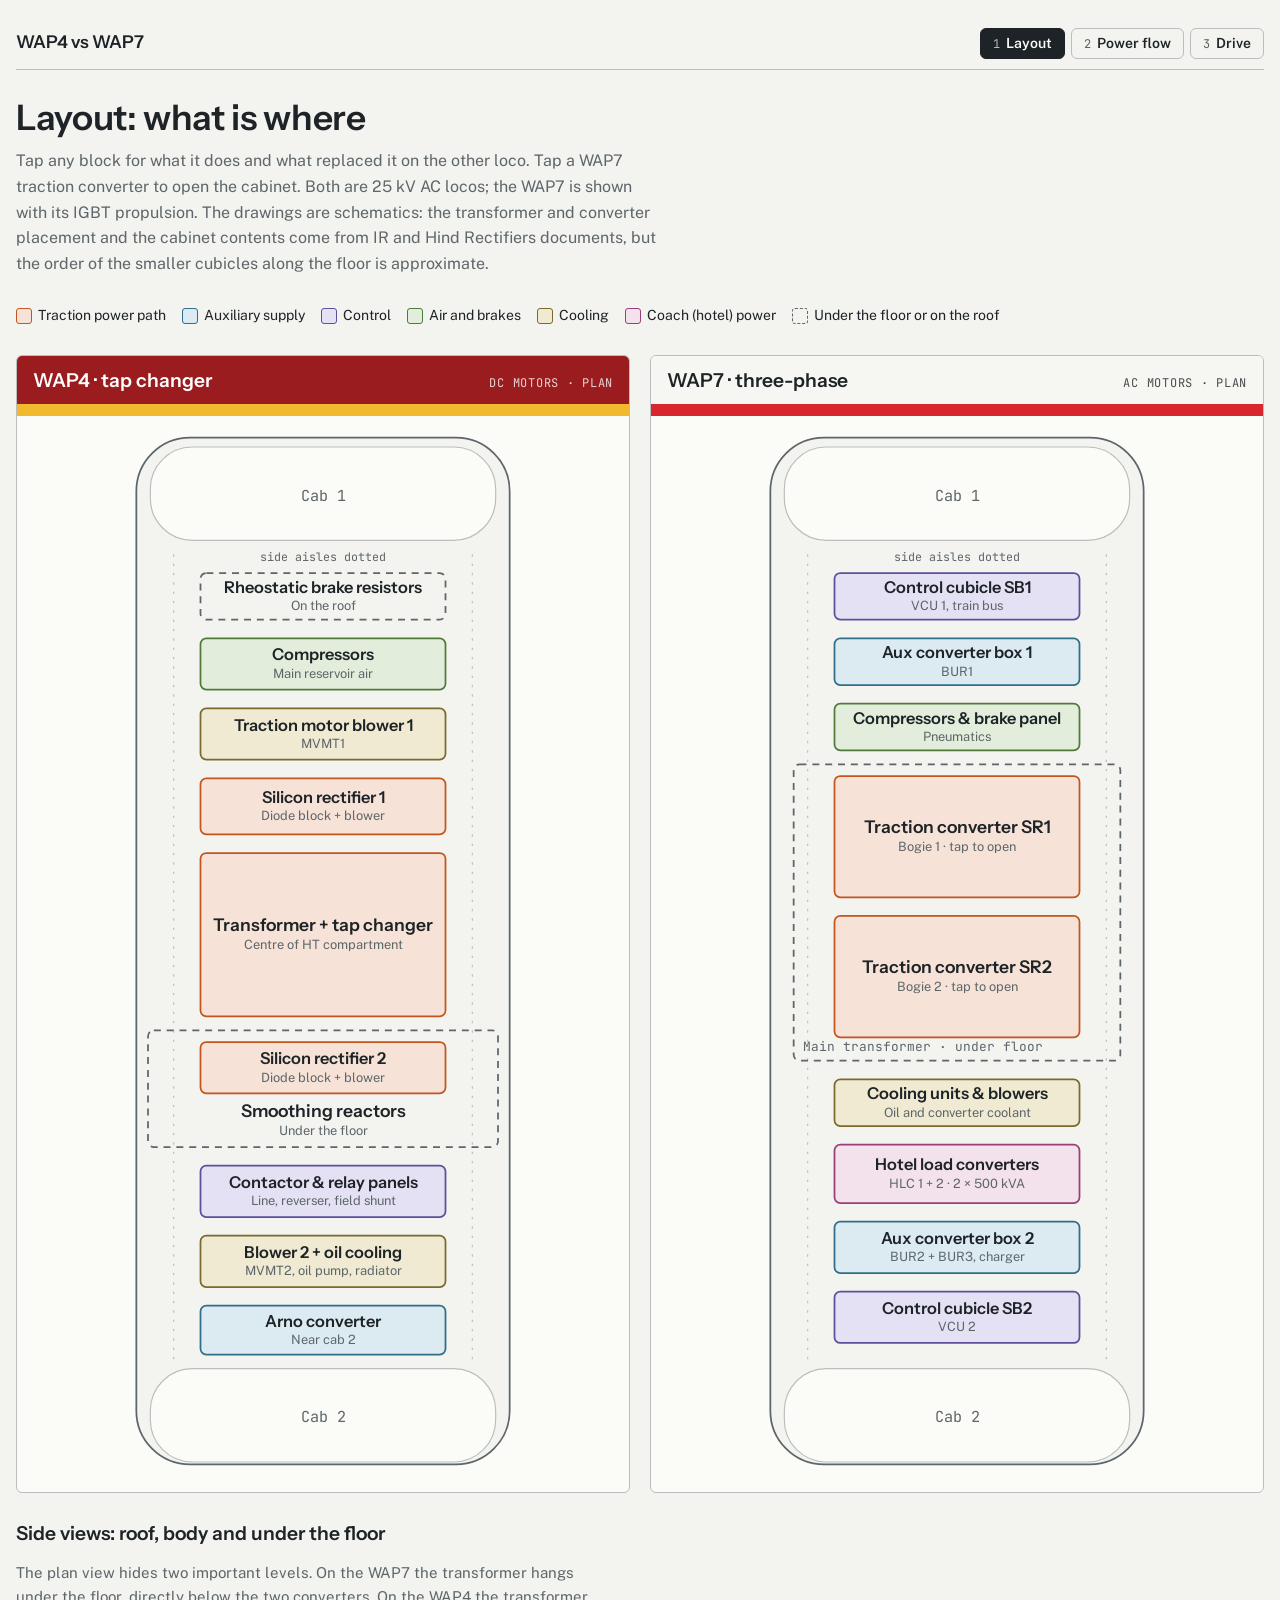
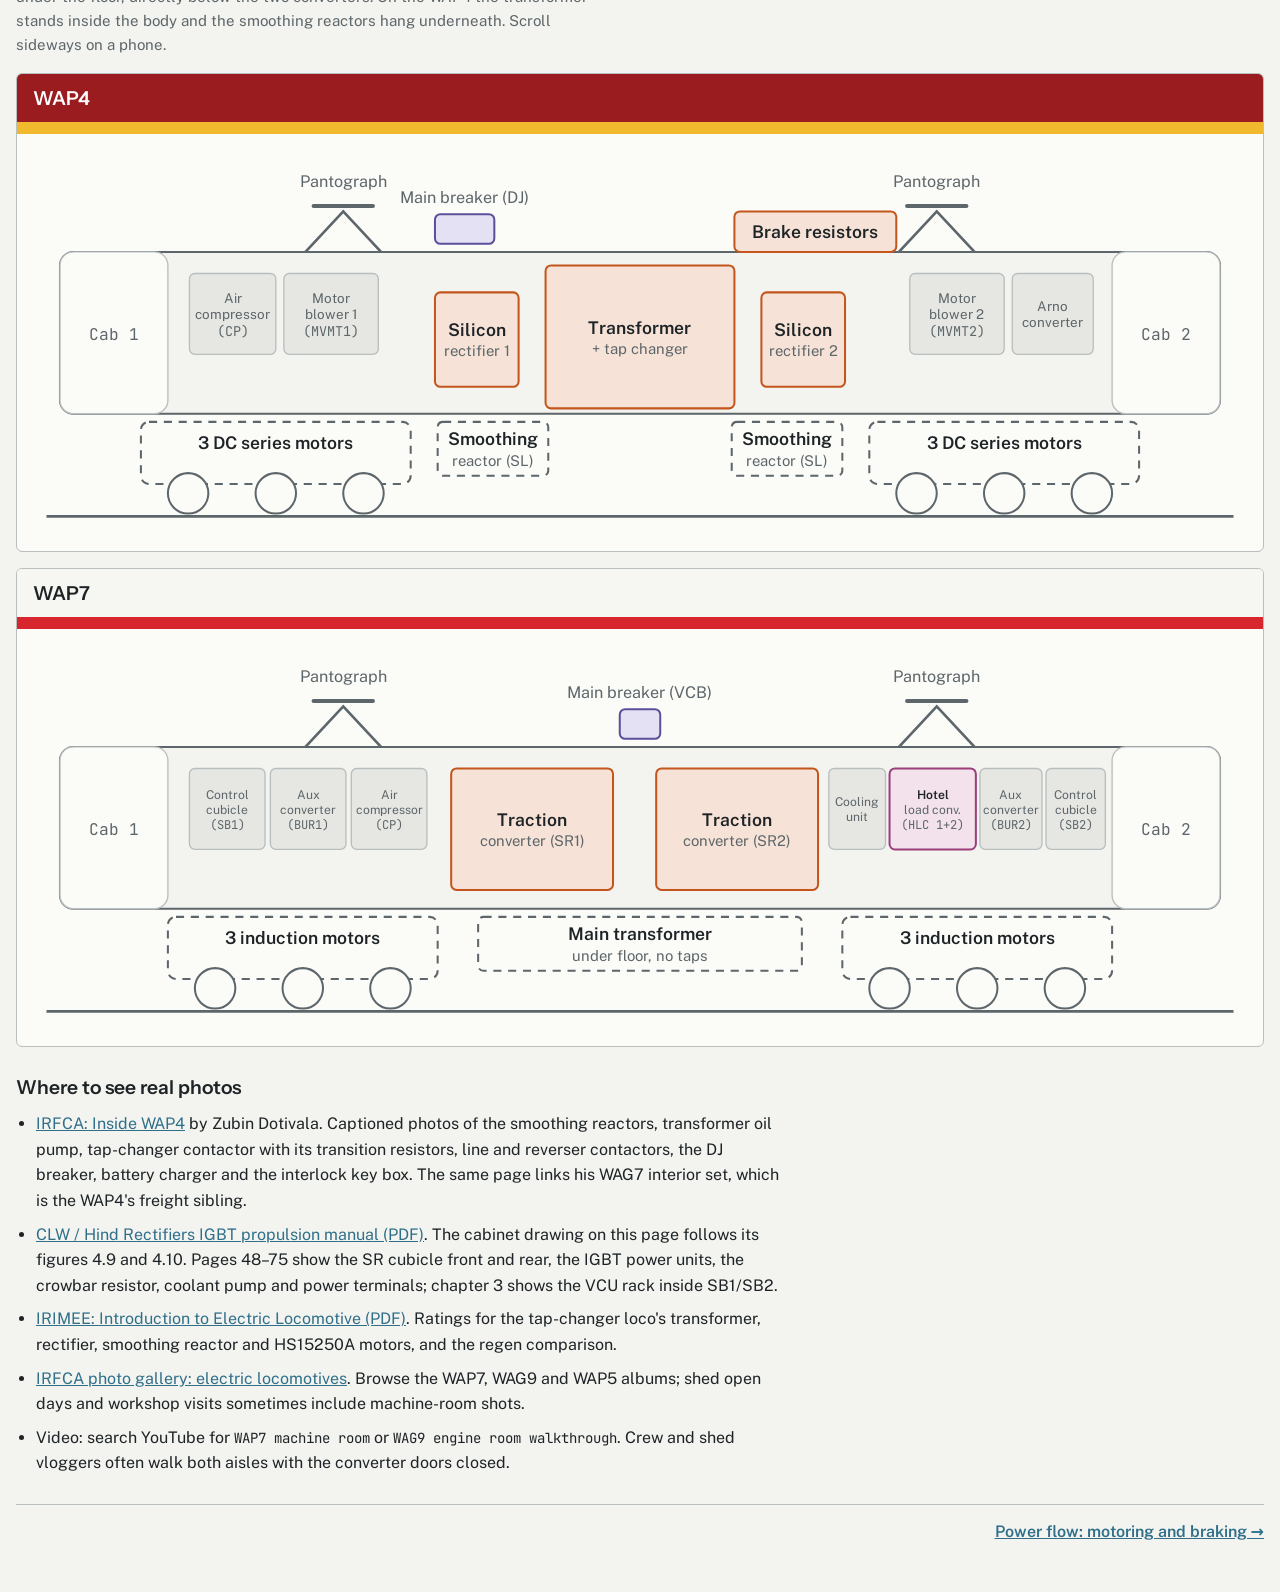
==== index.html @ fe1e8997 "Initial commit: WAP4 vs WAP7 electric traction explainer Static three-page site comparing the WAP4 (" ====
<!doctype html>
<html lang="en">
<head>
<meta charset="utf-8">
<meta name="viewport" content="width=device-width, initial-scale=1, viewport-fit=cover">
<meta name="description" content="Tappable plan and side views of the WAP4 and IGBT WAP7 locomotive machine rooms, with the WAP7 traction converter cabinet opened up.">
<style>:root{color-scheme:light}body{margin:0}img{max-width:100%}[hidden]{display:none!important}</style>
<title>WAP4 vs WAP7 Machine Rooms</title>
<link rel="preconnect" href="https://fonts.googleapis.com">
<link rel="stylesheet" href="https://fonts.googleapis.com/css2?family=Instrument+Sans:wght@500;600&family=Public+Sans:wght@400;600&family=JetBrains+Mono:wght@400;600&display=swap">
<link rel="stylesheet" href="style.css">
</head>
<body>
<div class="wrap">
  <nav class="site" aria-label="Pages">
    <a class="brand" href="./">WAP4 vs WAP7</a>
    <div class="tabs">
      <a href="./" aria-current="page"><span>1</span>Layout</a>
      <a href="power.html"><span>2</span>Power flow</a>
      <a href="drive.html"><span>3</span>Drive</a>
    </div>
  </nav>
  <header>
    <h1>Layout: what is where</h1>
    <p class="lede">Tap any block for what it does and what replaced it on the other loco. Tap a WAP7 traction converter to open the cabinet. Both are 25 kV AC locos; the WAP7 is shown with its IGBT propulsion. The drawings are schematics: the transformer and converter placement and the cabinet contents come from IR and Hind Rectifiers documents, but the order of the smaller cubicles along the floor is approximate.</p>
  </header>

  <div class="legend" aria-label="Legend">
    <span><i class="sw" style="background:var(--power-bg);border-color:var(--power)"></i>Traction power path</span>
    <span><i class="sw" style="background:var(--aux-bg);border-color:var(--aux)"></i>Auxiliary supply</span>
    <span><i class="sw" style="background:var(--ctrl-bg);border-color:var(--ctrl)"></i>Control</span>
    <span><i class="sw" style="background:var(--air-bg);border-color:var(--air)"></i>Air and brakes</span>
    <span><i class="sw" style="background:var(--cool-bg);border-color:var(--cool)"></i>Cooling</span>
    <span><i class="sw" style="background:var(--hotel-bg);border-color:var(--hotel)"></i>Coach (hotel) power</span>
    <span><i class="sw dash"></i>Under the floor or on the roof</span>
  </div>

  <div class="layoutgrid">
    <figure class="liv4">
      <figcaption class="livhead"><h2>WAP4 · tap changer</h2><span class="note">DC motors · plan</span></figcaption>
      <svg class="plan" id="p4" viewBox="0 0 360 900" role="img" aria-label="Schematic floor plan of a WAP4 locomotive"></svg>
    </figure>
    <figure class="liv7">
      <figcaption class="livhead"><h2>WAP7 · three-phase</h2><span class="note">AC motors · plan</span></figcaption>
      <svg class="plan" id="p7" viewBox="0 0 360 900" role="img" aria-label="Schematic floor plan of a WAP7 locomotive"></svg>
    </figure>
    <dialog class="panel pop" id="panel" aria-labelledby="ptitle"></dialog>
  </div>

  <section style="display:grid;gap:16px">
    <h2>Side views: roof, body and under the floor</h2>
    <p class="cap">The plan view hides two important levels. On the WAP7 the transformer hangs under the floor, directly below the two converters. On the WAP4 the transformer stands inside the body and the smoothing reactors hang underneath. Scroll sideways on a phone.</p>
    <figure class="liv4">
      <figcaption class="livhead"><h2>WAP4</h2></figcaption>
      <div class="scroll"><svg class="side" id="s4" viewBox="0 0 900 290" role="img" aria-label="Side elevation of a WAP4 showing roof, body and underframe equipment"></svg></div>
    </figure>
    <figure class="liv7">
      <figcaption class="livhead"><h2>WAP7</h2></figcaption>
      <div class="scroll"><svg class="side" id="s7" viewBox="0 0 900 290" role="img" aria-label="Side elevation of a WAP7 showing roof, body and underframe equipment"></svg></div>
    </figure>
  </section>

  <section class="sources">
    <h2>Where to see real photos</h2>
    <ul>
      <li><a href="https://irfca.org/members/sites/zubin/WAP4.html">IRFCA: Inside WAP4</a> by Zubin Dotivala. Captioned photos of the smoothing reactors, transformer oil pump, tap-changer contactor with its transition resistors, line and reverser contactors, the DJ breaker, battery charger and the interlock key box. The same page links his WAG7 interior set, which is the WAP4's freight sibling.</li>
      <li><a href="https://clw.indianrailways.gov.in/uploads/3phase/Operatinal%20%26%20maintance%20%26%20troubleshoting%20manual.pdf">CLW / Hind Rectifiers IGBT propulsion manual (PDF)</a>. The cabinet drawing on this page follows its figures 4.9 and 4.10. Pages 48–75 show the SR cubicle front and rear, the IGBT power units, the crowbar resistor, coolant pump and power terminals; chapter 3 shows the VCU rack inside SB1/SB2.</li>
      <li><a href="https://rskr.irimee.in/sites/default/files/Electric%20Locomotive.pdf">IRIMEE: Introduction to Electric Locomotive (PDF)</a>. Ratings for the tap-changer loco's transformer, rectifier, smoothing reactor and HS15250A motors, and the regen comparison.</li>
      <li><a href="https://irfca.org/gallery/Locos/Electric/">IRFCA photo gallery: electric locomotives</a>. Browse the WAP7, WAG9 and WAP5 albums; shed open days and workshop visits sometimes include machine-room shots.</li>
      <li>Video: search YouTube for <code>WAP7 machine room</code> or <code>WAG9 engine room walkthrough</code>. Crew and shed vloggers often walk both aisles with the converter doors closed.</li>
    </ul>
  </section>

  <nav class="pager" aria-label="Next page"><span></span><a href="power.html">Power flow: motoring and braking →</a></nav>
</div>

<script src="common.js"></script>
<script>
const W4=[
 {id:"rb4",y:126,h:40,cat:"power",off:true,t:"Rheostatic brake resistors",s:"On the roof",d:"Resistor grids that burn off braking energy as heat, cooled by a blower. Braking effort falls away at low speed because the grid current limits it.",vs:"WAP7: braking is regenerative through the traction converters, so energy goes back to the overhead line. Its only resistor is the crowbar, for voltage spikes."},
 {id:"cp4",y:182,h:44,cat:"air",t:"Compressors",s:"Main reservoir air",d:"Motor-driven compressors fed with 3-phase power from the Arno, plus the brake equipment and cut-out cocks.",vs:"WAP7: same job, with the compressors run from the IGBT auxiliary converters and a modern brake panel."},
 {id:"mv4a",y:242,h:44,cat:"cool",t:"Traction motor blower 1",s:"MVMT1",d:"Forces air down to the DC traction motors on bogie 1.",vs:"WAP7: one blower per bogie as well, but its speed is varied by the auxiliary converter to save energy."},
 {id:"rc4a",y:302,h:48,cat:"power",t:"Silicon rectifier 1",s:"Diode block + blower",d:"A passive bridge of S18FN350 diodes, 64 per bridge, rated about 2700 A and 1050 V per block. It turns the transformer's AC into DC for the motors, has no control of its own, and is cooled by a dedicated blower.",vs:"WAP7: replaced by the line converters inside SR1/SR2, which are controlled switches and can run power in reverse for regen."},
 {id:"tr4",y:366,h:140,cat:"power",t:"Transformer + tap changer",s:"Centre of HT compartment",d:"A 12.2-tonne oil-cooled transformer standing inside the loco, rated about 5400 kVA, with the tap changer (GR) on top. 32 tap positions raise the motor voltage in roughly 32 V steps, notch by notch, using contactors and transition resistors.",vs:"WAP7: the transformer is slung under the floor and has no taps. Voltage control happens electronically in the line converters."},
 {id:"rc4b",y:528,h:44,cat:"power",t:"Silicon rectifier 2",s:"Diode block + blower",d:"Second diode bridge, paralleled with the first on the AC side.",vs:"WAP7: line converters in SR1/SR2."},
 {id:"sl4",y:518,h:100,cat:"power",off:true,x:30,w:300,t:"Smoothing reactors",s:"Under the floor",d:"SL-30 iron-cored coils, about 2.7 mH, rated 1250 V and 1050 A. They smooth the bumpy rectified DC before it reaches the motors, each with its own blower.",vs:"WAP7: the DC-link capacitor bank and the 100 Hz resonant filter do this job."},
 {id:"ct4",y:634,h:44,cat:"ctrl",t:"Contactor & relay panels",s:"Line, reverser, field shunt",d:"Electromagnetic contactors and relays: line contactors, the reverser, braking changeover, and the field-weakening contactors behind the driver's MPS lever. The interlock key box sits nearby.",vs:"WAP7: SB1/SB2 cabinets with the VCU computers. Direction and field weakening are software in the inverters."},
 {id:"mv4b",y:694,h:44,cat:"cool",t:"Blower 2 + oil cooling",s:"MVMT2, oil pump, radiator",d:"Second traction motor blower, plus the pump and radiator blower that cool the transformer oil.",vs:"WAP7: cooling units that handle both transformer oil and the converter coolant."},
 {id:"ar4",y:754,h:42,cat:"aux",t:"Arno converter",s:"Near cab 2",d:"A rotating machine that turns the single-phase 415 V auxiliary winding into 3-phase for blowers and compressors. Many units were later retrofitted with static converters.",vs:"WAP7: three IGBT auxiliary converters (BUR1–3) in two boxes, giving variable-frequency power."}
];
const W7=[
 {id:"sb1",y:126,h:40,cat:"ctrl",t:"Control cubicle SB1",s:"VCU 1, train bus",d:"Low-voltage cabinet with Vehicle Control Unit 1: a rack of 6U cards (processor, digital and analog I/O, power supplies) in a sealed case with a heat exchanger. It also holds the train-bus module for multiple-unit working.",vs:"WAP4: relay and contactor panels, with the driver doing the logic by hand."},
 {id:"bur1",y:182,h:40,cat:"aux",t:"Aux converter box 1",s:"BUR1",d:"130 kVA IGBT converter that makes 415 V 3-phase at variable frequency from the transformer's 1000 V auxiliary winding. Air-cooled by the machine-room blowers.",vs:"WAP4: the Arno rotary converter."},
 {id:"cp7",y:238,h:40,cat:"air",t:"Compressors & brake panel",s:"Pneumatics",d:"Air supply and the electro-pneumatic brake panel.",vs:"WAP4: similar compressors on Arno power."},
 {id:"tr7",y:290,h:254,cat:"power",off:true,x:40,w:280,t:"",s:"",name:"Main transformer",d:"An oil-cooled transformer slung under the middle of the underframe. It has four 1269 V traction windings (two per converter), a 1000 V auxiliary winding and a filter winding, and its tank also holds the 100 Hz resonant chokes for the converters. On WAP7s built for head-on generation (HOG) there is no separate hotel transformer: the main transformer carries hotel load windings instead. The 7775 kVA version has two, 622.5 kVA at 960 V, one per hotel load converter; the first HOG locos had a single 945 kVA, 750 V winding.",vs:"WAP4: a transformer standing inside the HT compartment, with a tap changer on top."},
 {id:"sr1",y:300,h:104,cat:"power",t:"Traction converter SR1",s:"Bogie 1 · tap to open",cab:true,d:"A 2.7-tonne stainless-steel cabinet, about 2.1 m tall and 1.1 m deep, holding the whole power chain for bogie 1: line converters, DC link and three motor inverters. The drawing below opens it up.",vs:"WAP4: diode rectifier, smoothing reactor, tap changer and contactors, spread over several boxes."},
 {id:"sr2",y:420,h:104,cat:"power",t:"Traction converter SR2",s:"Bogie 2 · tap to open",cab:true,d:"Identical to SR1 and feeds the three motors on bogie 2. If one converter fails, the loco can carry on with the other.",vs:"WAP4: one shared rectifier set for all six motors."},
 {id:"cl7",y:560,h:40,cat:"cool",t:"Cooling units & blowers",s:"Oil and converter coolant",d:"Radiators and blowers for the transformer oil and for the converters' water-glycol coolant, plus the traction motor blowers. The IGBT retrofit reused the radiator section that once cooled oil-filled GTO converters.",vs:"WAP4: separate blowers for motors, rectifiers and smoothing reactors."},
 {id:"hlc",y:616,h:50,cat:"hotel",t:"Hotel load converters",s:"HLC 1 + 2 · 2 × 500 kVA",d:"Coach power for head-on generation (HOG). Two 500 kVA IGBT converters, each fed from its own hotel load winding in the main transformer, turn single-phase AC into 750 V, 3-phase, 50 Hz for the train; each coach steps it down to 415 V. Inside each: input and pre-charge contactors, a line converter, a DC link, an inverter, then a sine filter and an RC filter to clean up the output. Forced-air cooled, in stainless-steel cubicles. The output leaves through inter-vehicle (IV) couplers at both ends of the loco. The driver closes the input contactor with the BLHO switch on the desk, and has to close it again after every neutral section. Only on WAP7s built or fitted for HOG; the position along the floor here is approximate.",vs:"WAP4: no coach supply. Its trains take coach power from generator cars with diesel sets at the ends of the rake (end-on generation)."},
 {id:"bur2",y:682,h:44,cat:"aux",t:"Aux converter box 2",s:"BUR2 + BUR3, charger",d:"Two more 130 kVA auxiliary converters and the battery charger. Loads are shared so the loco keeps running if one BUR is isolated.",vs:"WAP4: Arno converter and a separate battery charger."},
 {id:"sb2",y:742,h:44,cat:"ctrl",t:"Control cubicle SB2",s:"VCU 2",d:"Second VCU, running as a backup that can take over the master role.",vs:"WAP4: no equivalent."}
];

const PARTS=[
 {id:"crow",x:120,y:14,w:140,h:28,cat:"power",t:"Crowbar resistor",s:"",d:"A 2.5 Ω resistor on the cabinet roof behind an open grid, cooled by machine-room air. A chopper leg switches it in when the DC link spikes, for example on wheel slip or pantograph bounce. It can take about 1 MJ per event, a few in a row, then needs ten minutes to cool. It also drains the DC link in under 2 seconds at shutdown. It does not absorb braking energy."},
 {id:"caps",x:30,y:62,w:200,h:44,cat:"power",t:"DC-link capacitors",s:"2800 V bank",d:"The DC link itself: a bank of large capacitor cans on flat laminated copper busbars, held at about 2800 V. It is the buffer between the line converters and the inverters. Passive discharge resistors bring it below 60 V within 10 minutes once the converter is off, and a mid-point earthing divider with current sensors watches for earth faults."},
 {id:"mipu",x:30,y:118,w:200,h:64,cat:"power",t:"Inverter units ×5",s:"MIPU · 4 IGBTs each",d:"Each unit is four 4500 V, 1200 A IGBTs on a liquid-cooled plate, with their gate drivers, about 42 kg. Five units give ten switching legs: three per motor for the three motors, plus the crowbar chopper leg. They switch at 100–400 Hz and produce 0–2180 V at 0–175 Hz, 370 A per motor continuous. In braking the same legs rectify the motors' output back into the DC link."},
 {id:"lcpu",x:30,y:194,w:200,h:64,cat:"power",t:"Line converter units ×4",s:"LCPU · 4 IGBTs each",d:"Same hardware as the inverter units, but each unit's four IGBTs are paralleled into one heavy phase leg, with master-slave gate drivers so the current shares evenly. Two units make one 4-quadrant converter on one 1269 V transformer winding; the cabinet has two such converters, switching at 250 Hz and interleaved so the line sees a clean sine wave at unity power factor."},
 {id:"hx",x:30,y:270,w:200,h:50,cat:"cool",t:"Heat exchangers + fans",s:"Water-to-air, inside",d:"The power compartment is sealed (IP54). Two internal water-to-air heat exchangers with fans stir the air inside it, cooling the capacitors, busbars and cables that are not on cold plates."},
 {id:"pump",x:30,y:332,w:200,h:50,cat:"cool",t:"Coolant pump & vessel",s:"Water-ethylene glycol",d:"A pump on the cabinet's left wall drives a water-ethylene glycol mix through the IGBT cold plates and out to the loco's radiator. The loop carries away up to about 49 kW of losses at about 60 °C inlet. An expansion tank with a level gauge sits beside it."},
 {id:"ctl",x:246,y:62,w:104,h:84,cat:"ctrl",t:"Control rack",s:"TCU cards",d:"The converter's own computer: DSP processor cards, fibre-optic PWM links to every gate driver, speed-sensor and analog input cards, and an MVB link to the loco's VCUs. It regulates the DC link, runs the motor control and trips the converter on faults. Rated for −40 to +85 °C."},
 {id:"k1",x:246,y:158,w:104,h:54,cat:"power",t:"Contactors",s:"Main + pre-charge",d:"The pre-charge contactor closes first, feeding the DC link through charging resistors so the capacitors fill gently. Then the main contactor closes and the converter runs. Some voltage and current sensors share this compartment."},
 {id:"k2",x:246,y:220,w:104,h:54,cat:"ctrl",t:"Earthing switch",s:"+ voltage LED",d:"Shorts and grounds the DC link and resonant capacitors for maintenance. It is part of the colour-coded key interlock: the cabinet door keys are only released once both converters' earthing switches are closed. An LED above it flashes while dangerous voltage remains."},
 {id:"res",x:246,y:282,w:104,h:44,cat:"power",t:"Resonant caps",s:"100 Hz filter",d:"Single-phase rectification makes the DC link ripple at twice line frequency. These capacitors, with the choke inside the transformer tank, form a filter tuned to 100 Hz that soaks that ripple up."},
 {id:"term",x:246,y:334,w:104,h:48,cat:"aux",t:"Power terminals",s:"Cable entry",d:"Where the heavy cables bolt on: 320 mm² cables from the two transformer windings and the resonant choke, and 2 × 120 mm² cables per phase out to each of the three motors."}
];
const all={};
function drawPlan(svg,list,loco){
  svg.append(el("rect",{x:20,y:10,width:320,height:880,rx:46,fill:"var(--bg)",stroke:"var(--muted)","stroke-width":1.5}));
  for(const [y,lab] of [[18,"Cab 1"],[808,"Cab 2"]]){
    svg.append(el("rect",{x:32,y,width:296,height:80,rx:36,fill:"var(--paper)",stroke:"var(--line)"}));
    txt(svg,180,y+46,lab,{fill:"var(--muted)",f:"var(--mono)",size:13});
  }
  for(const x of [52,308])svg.append(el("line",{x1:x,y1:110,x2:x,y2:800,stroke:"var(--line)","stroke-dasharray":"2 6"}));
  const order=[...list].sort((a,b)=>(b.off?1:0)-(a.off?1:0));
  for(const b of order){
    const g=el("g",{class:"blk",tabindex:0,role:"button","aria-label":b.name||b.t});
    const x=b.x??75,w=b.w??210;
    g.append(el("rect",{x,y:b.y,width:w,height:b.h,rx:5,fill:b.off?"none":`var(--${b.cat}-bg)`,stroke:b.off?"var(--muted)":`var(--${b.cat})`,"stroke-width":1.5,"stroke-dasharray":b.off?"6 5":"none"}));
    if(b.t){
      const low=b.id==="sl4";const cy=low?b.y+b.h-12:b.y+b.h/2;
      const t1=el("text",{x:x+w/2,y:low?cy-14:cy-(b.s?3:-5),"text-anchor":"middle",fill:"var(--ink)","font-family":"var(--display)","font-weight":600,"font-size":b.h>=60?15:14});t1.textContent=b.t;g.append(t1);
      if(b.s){const t2=el("text",{x:x+w/2,y:low?cy+2:cy+12,"text-anchor":"middle",fill:"var(--muted)","font-size":11});t2.textContent=b.s;g.append(t2)}
    }else{
      const t=el("text",{x:x+8,y:b.y+b.h-8,fill:"var(--muted)","font-family":"var(--mono)","font-size":11});t.textContent="Main transformer · under floor";g.append(t);
    }
    g.addEventListener("click",()=>pick(loco,b.id));
    g.addEventListener("keydown",e=>{if(e.key==="Enter"||e.key===" "){e.preventDefault();pick(loco,b.id)}});
    svg.append(g);all[b.id]={b,g,loco};
  }
  txt(svg,180,116,"side aisles dotted",{fill:"var(--muted)",f:"var(--mono)",size:10});
}
const names={power:"Traction power path",aux:"Auxiliary supply",ctrl:"Control",air:"Air and brakes",cool:"Cooling",hotel:"Coach (hotel) power"};
function cabinet(which){
  const wrap=document.createElement("div");wrap.className="cab";
  const svg=el("svg",{viewBox:"0 0 380 400",role:"img","aria-label":`Front view of the ${which} IGBT traction converter cabinet`});
  svg.append(el("rect",{x:20,y:48,width:340,height:342,rx:6,fill:"var(--bg)",stroke:"var(--muted)","stroke-width":2}));
  svg.append(el("line",{x1:238,y1:48,x2:238,y2:390,stroke:"var(--muted)","stroke-width":1.5}));
  for(let i=0;i<7;i++)svg.append(el("line",{x1:128+i*20,y1:14,x2:128+i*20,y2:42,stroke:"var(--power)","stroke-width":1,opacity:.5}));
  const info=document.createElement("div");info.className="partinfo";
  const gs={};
  for(const p of PARTS){
    const g=el("g",{class:"part",tabindex:0,role:"button","aria-label":p.t});
    g.append(el("rect",{x:p.x,y:p.y,width:p.w,height:p.h,rx:4,fill:`var(--${p.cat}-bg)`,stroke:`var(--${p.cat})`,"stroke-width":1.5,"fill-opacity":p.id==="crow"?.85:1}));
    if(p.id==="mipu"||p.id==="lcpu"){const n=p.id==="mipu"?5:4;for(let i=0;i<n;i++)g.append(el("rect",{x:p.x+8+i*(184/n),y:p.y+36,width:184/n-6,height:20,rx:2,fill:"var(--paper)",stroke:`var(--${p.cat})`}))}
    const ty=(p.id==="mipu"||p.id==="lcpu")?p.y+16:p.y+p.h/2-(p.s?2:-4);
    const t1=el("text",{x:p.x+p.w/2,y:ty,"text-anchor":"middle",fill:"var(--ink)","font-weight":600,"font-size":12});t1.textContent=p.t;g.append(t1);
    if(p.s){const t2=el("text",{x:p.x+p.w/2,y:ty+14,"text-anchor":"middle",fill:"var(--muted)","font-size":11});t2.textContent=p.s;g.append(t2)}
    const go=()=>{for(const k in gs)gs[k].classList.toggle("on",k===p.id);info.innerHTML=`<div class="tag" style="color:var(--${p.cat})">${which} cabinet · ${names[p.cat]}</div><h4>${p.t}</h4><p>${p.d}</p>`};
    g.addEventListener("click",go);g.addEventListener("keydown",e=>{if(e.key==="Enter"||e.key===" "){e.preventDefault();go()}});
    svg.append(g);gs[p.id]=g;
    if(p.id==="caps")go();
  }
  wrap.append(svg,info);
  const foot=document.createElement("p");foot.className="vs";foot.style.gridColumn="1/-1";
  foot.textContent="Front view after Hind Rectifiers' HR-TC2400AC (figures 4.9–4.10), simplified. Medha, BHEL and other makes fit the same mounting points and cable connections, so their outside is similar but the inner layout differs. Tap a part.";
  wrap.append(foot);
  return wrap;
}
const panel=document.getElementById("panel");
function pick(loco,id){
  for(const k in all)all[k].g.classList.toggle("on",k===id);
  const {b}=all[id];
  const p=panel;
  p.className="panel pop liv"+loco.slice(-1);
  p.innerHTML=`<div class="tag livhead"><span>${loco}</span><button type="button" class="x" aria-label="Close">×</button></div><div class="tag" style="color:var(--${b.cat})">${names[b.cat]}${b.off?" · under floor or on roof":""}</div><h3 id="ptitle">${b.name||b.t}</h3><p>${b.d}</p><p class="vs">${b.vs}</p>`;
  if(b.cab)p.append(cabinet(id.toUpperCase()));
  p.querySelector(".x").onclick=()=>p.close();
  if(!p.open)p.showModal();
  p.scrollTop=0;
}
// close on a click on the backdrop, i.e. outside the dialog's box
panel.addEventListener("click",e=>{if(e.target!==panel)return;const r=panel.getBoundingClientRect();if(e.clientX<r.left||e.clientX>r.right||e.clientY<r.top||e.clientY>r.bottom)panel.close()});
panel.addEventListener("close",()=>{for(const k in all)all[k].g.classList.remove("on")});
drawPlan(document.getElementById("p4"),W4,"WAP4");
drawPlan(document.getElementById("p7"),W7,"WAP7");
side(document.getElementById("s4"),{...cfg4("s4"),flows:null});
side(document.getElementById("s7"),{...cfg7("s7"),flows:null});
</script>
</body>
</html>
---- style.css ----
/* Shared by all three pages. Colour and font tokens on :root with a dark-mode override; a wide wrap so the two locos sit side by side on desktop, stacking on phones. */
:root{
  --bg:#f3f3ef; --paper:#fbfbf8; --ink:#1d2326; --muted:#5d666a; --line:#b9bfbf;
  --power:#c4561d; --power-bg:#f6e2d6;
  --aux:#2f6f8a; --aux-bg:#dcebf1;
  --ctrl:#5d4f9a; --ctrl-bg:#e5e1f4;
  --air:#4f7a3a; --air-bg:#e2eedb;
  --cool:#7a6a2c; --cool-bg:#f0ead2;
  --hotel:#9a3f7a; --hotel-bg:#f3e1ec;
  --grey-bg:#e6e7e3;
  --display:"Instrument Sans",system-ui,sans-serif;
  --body:"Public Sans",system-ui,sans-serif;
  --mono:"JetBrains Mono",ui-monospace,monospace;
  /* Liveries: WAP4 red with a yellow band, WAP7 white with a red stripe. Same in both themes. */
  --wap4-body:#9b1c1f; --wap4-band:#f0b92e; --wap4-ink:#fff;
  --wap7-body:#f6f6f2; --wap7-band:#d7262e; --wap7-ink:#1d2326;
}
@media (prefers-color-scheme:dark){:root:not([data-theme="light"]){
  --bg:#15191b; --paper:#1d2225; --ink:#e7eae9; --muted:#9aa4a7; --line:#3d4649;
  --power:#ef8a55; --power-bg:#3d2417; --aux:#6fb6d4; --aux-bg:#16313c;
  --ctrl:#a99be6; --ctrl-bg:#2a2545; --air:#8fc174; --air-bg:#1f3218; --cool:#d1bd6d; --cool-bg:#352f16; --hotel:#e08cc4; --hotel-bg:#3a1e31; --grey-bg:#262c2f; color-scheme:dark}}
:root[data-theme="dark"]{
  --bg:#15191b; --paper:#1d2225; --ink:#e7eae9; --muted:#9aa4a7; --line:#3d4649;
  --power:#ef8a55; --power-bg:#3d2417; --aux:#6fb6d4; --aux-bg:#16313c;
  --ctrl:#a99be6; --ctrl-bg:#2a2545; --air:#8fc174; --air-bg:#1f3218; --cool:#d1bd6d; --cool-bg:#352f16; --hotel:#e08cc4; --hotel-bg:#3a1e31; --grey-bg:#262c2f; color-scheme:dark}
body{background:var(--bg);color:var(--ink);font:16px/1.6 var(--body);padding-inline:16px;padding-block:28px 48px}
.wrap{max-width:1280px;margin:0 auto;display:grid;gap:28px}
.site{display:flex;flex-wrap:wrap;align-items:baseline;justify-content:space-between;gap:8px 20px;padding-bottom:10px;border-bottom:1px solid var(--line)}
.site .brand{font:600 1.1rem/1 var(--display);color:var(--ink);text-decoration:none}
.tabs{display:flex;flex-wrap:wrap;gap:6px}
.tabs a{font:600 14px var(--body);color:var(--ink);text-decoration:none;padding:6px 12px;border:1.5px solid var(--line);border-radius:6px}
.tabs a:hover{border-color:var(--ink)}
.tabs a[aria-current="page"]{background:var(--ink);border-color:var(--ink);color:var(--paper)}
.tabs a span{font:12px var(--mono);opacity:.7;margin-right:6px}
.pager{display:flex;justify-content:space-between;flex-wrap:wrap;gap:12px;padding-top:14px;border-top:1px solid var(--line);font-weight:600}
.layoutgrid{display:grid;grid-template-columns:minmax(0,1fr);gap:20px;align-items:start}
@media (min-width:680px){.layoutgrid{grid-template-columns:repeat(2,minmax(0,1fr))}}
h1{font:600 clamp(1.6rem,4vw,2.2rem)/1.15 var(--display);letter-spacing:-.01em;margin:0;text-wrap:balance}
h2{font:600 1.2rem/1.25 var(--display);margin:0;text-wrap:balance}
.lede{max-width:65ch;color:var(--muted);margin:10px 0 0}
.note{font:12px/1.5 var(--mono);color:var(--muted);text-transform:uppercase;letter-spacing:.06em}
.legend{display:flex;flex-wrap:wrap;gap:8px 16px;font-size:14px}
.legend span{display:inline-flex;align-items:center;gap:6px}
.sw{width:14px;height:14px;border-radius:3px;border:1.5px solid}
.legend .dash{border-style:dashed;background:transparent!important;border-color:var(--muted)}
.modebar{position:sticky;top:env(safe-area-inset-top,0px);z-index:5;background:var(--bg);padding-block:8px;display:flex;flex-wrap:wrap;align-items:center;gap:8px 14px;border-bottom:1px solid var(--line)}
.seg{display:inline-flex;border:1.5px solid var(--power);border-radius:6px;overflow:hidden}
.seg button{font:600 14px var(--body);background:transparent;color:var(--ink);border:0;padding:7px 14px;cursor:pointer}
.seg button+button{border-left:1.5px solid var(--power)}
.seg button[aria-pressed="true"]{background:var(--power);color:var(--paper)}
.seg button:focus-visible{outline:2px solid var(--ink);outline-offset:-4px}
.modehint{font-size:14px;color:var(--muted);min-width:0;flex:1 1 240px}
.chains{display:grid;grid-template-columns:repeat(auto-fit,minmax(300px,1fr));gap:20px}
figure,.card{margin:0;background:var(--paper);border:1px solid var(--line);border-radius:6px;padding:16px;display:grid;gap:10px;min-width:0}
figcaption{display:flex;justify-content:space-between;align-items:baseline;gap:8px;flex-wrap:wrap}
.plan{width:100%;height:auto;display:block;max-width:420px;margin:0 auto}
.blk{cursor:pointer;transition:opacity .25s}
.blk:focus{outline:none}
.blk:focus-visible rect,.blk.on rect{stroke-width:3}
.blk text,.part text{pointer-events:none}
.panel{background:var(--paper);border:1px solid var(--line);border-radius:6px;padding:18px 20px;display:grid;gap:8px;container-type:inline-size;min-width:0}
.panel .tag{font:12px var(--mono);text-transform:uppercase;letter-spacing:.06em}
.panel h3{font:600 1.3rem/1.2 var(--display);margin:0}
.panel p{margin:0;max-width:65ch}
.panel .vs{color:var(--muted);font-size:15px}
.cab{display:grid;grid-template-columns:minmax(0,380px) minmax(0,1fr);gap:20px;align-items:start;margin-top:10px;padding-top:14px;border-top:1px solid var(--line)}
@container (max-width:640px){.cab{grid-template-columns:minmax(0,1fr)}}
.cab svg{width:100%;height:auto;display:block;max-width:380px}
.part{cursor:pointer}
.part:focus{outline:none}
.part:focus-visible rect,.part.on rect{stroke-width:3}
.partinfo{display:grid;gap:6px;min-width:0}
.partinfo h4{font:600 1.1rem/1.2 var(--display);margin:0}
.scroll{overflow-x:auto;-webkit-overflow-scrolling:touch}
.side{display:block;min-width:720px;width:100%;height:auto}
.flow{fill:none;stroke:var(--power);stroke-width:3.5;stroke-dasharray:9 7;stroke-linecap:round;stroke-linejoin:round}
@media (prefers-reduced-motion:no-preference){.flow{animation:run 1.1s linear infinite}}
@keyframes run{to{stroke-dashoffset:-32}}
.chain{list-style:none;margin:0;padding:0;display:grid;gap:0}
.chain li{display:grid;gap:2px;padding:10px 12px;border:1.5px solid var(--power);background:var(--power-bg);border-radius:5px}
.chain li.off{border-color:var(--line);background:transparent;color:var(--muted)}
.chain li b{font-weight:600}
.chain li span{font-size:14px;color:var(--muted)}
.chain .arw{border:0;background:none;padding:2px 0;text-align:center;color:var(--power);font:700 18px/1 var(--mono)}
.cap{font-size:15px;color:var(--muted);max-width:65ch;margin:0}
.sources{display:grid;gap:12px}
.sources ul{margin:0;padding-left:20px;display:grid;gap:8px;max-width:75ch}
a{color:var(--aux)}
a:focus-visible{outline:2px solid var(--aux);outline-offset:2px}
code{font:14px var(--mono)}
.sim{display:grid;gap:16px}
.btn{font:600 14px var(--body);color:var(--ink);background:var(--paper);border:1.5px solid var(--line);border-radius:6px;padding:7px 14px;cursor:pointer}
.btn:hover:not(:disabled){border-color:var(--ink)}
.btn:focus-visible{outline:2px solid var(--aux);outline-offset:2px}
.btn:disabled{opacity:.45;cursor:not-allowed}
.btn.primary{background:var(--power);border-color:var(--power);color:var(--paper)}
.btn.sq{min-width:38px;padding:6px 10px}
.btn[aria-pressed="true"]{background:var(--ink);color:var(--paper);border-color:var(--ink)}
.simbar{display:flex;flex-wrap:wrap;gap:8px 12px;align-items:center;position:sticky;top:env(safe-area-inset-top,0px);z-index:5;background:var(--bg);padding-block:8px;border-bottom:1px solid var(--line)}
.clock{margin-left:auto;display:inline-flex;align-items:baseline;gap:8px;font:12px var(--mono);text-transform:uppercase;letter-spacing:.06em;color:var(--muted)}
.clock output{font:600 1.5rem/1 var(--mono);color:var(--ink);letter-spacing:0;font-variant-numeric:tabular-nums}
.gauge.absent{border-style:dashed}
.gauge.absent .gl{display:flex;justify-content:space-between;align-items:baseline;flex-wrap:wrap;gap:0 8px}
.gnote{font:11px var(--mono);color:var(--muted)}
.inl{display:inline-flex;align-items:center;gap:6px;font-size:14px;color:var(--muted)}
select{font:14px var(--body);padding:5px 8px;border-radius:6px;border:1.5px solid var(--line);background:var(--paper);color:var(--ink)}
input[type=range]{width:100%;accent-color:var(--power)}
.simgrid,.charts{display:grid;grid-template-columns:repeat(auto-fit,minmax(300px,1fr));gap:20px}
.ctrl{display:grid;gap:8px}
.ctlrow{display:flex;align-items:center;gap:8px;flex-wrap:wrap}
.lbl{font-size:14px;color:var(--muted);flex:1 1 auto}
output.big{font:600 1.15rem/1 var(--mono);font-variant-numeric:tabular-nums;min-width:4.2em;text-align:center}
.seg2{display:inline-flex;gap:4px}
.ladder{display:grid;grid-template-columns:repeat(32,1fr);gap:2px;height:16px}
.ladder i{background:var(--grey-bg);border-radius:1px}
.ladder i.on{background:var(--power)}
.hintsm{font-size:13px;color:var(--muted);margin:0}
.flowbar{height:6px;border-radius:3px;background:var(--grey-bg)}
.flowbar.live{background:repeating-linear-gradient(90deg,var(--power) 0 10px,transparent 10px 20px);background-size:20px 100%}
@media (prefers-reduced-motion:no-preference){.flowbar.live{animation:belt var(--dur) linear infinite}}
@keyframes belt{to{background-position:20px 0}}
.rows{display:grid;gap:16px}
.row{display:grid;grid-template-columns:minmax(0,1fr) auto;gap:5px 10px;font-size:14px}
.rl{color:var(--muted)}
.rv{font:13px var(--mono);font-variant-numeric:tabular-nums;text-align:right}
.row .m{grid-column:1/-1;height:5px;background:var(--grey-bg);border-radius:2px;overflow:hidden}
.row .m i{display:block;height:100%;background:var(--aux);width:0}
.row .m i.warnm{background:var(--cool)}
.row .m i.bad{background:var(--power)}
.warn{min-height:1.4em;font-size:14px;font-weight:600;color:var(--power)}
.log{list-style:none;margin:0;padding:0;display:grid;gap:4px;font-size:13px;min-height:5em}
.log li{display:flex;gap:8px}
.log li span{font:12px var(--mono);color:var(--muted);flex:none}
.result{font-weight:600;min-height:1.4em}
canvas{width:100%;height:220px;display:block}
.key{display:inline-block;width:14px;height:3px;vertical-align:middle;margin:0 4px 0 8px}
.k4{background:var(--power)}.k7{background:var(--aux)}
.gauges{display:grid;grid-template-columns:repeat(2,minmax(0,1fr));gap:10px}
.gauge{border:1px solid var(--line);border-radius:6px;padding:8px 10px;display:grid;gap:4px;min-width:0}
.gl{font-size:13px;color:var(--muted)}
.gv{font:600 1.6rem/1 var(--mono);font-variant-numeric:tabular-nums}
.gv small{font:12px var(--mono);color:var(--muted);margin-left:4px}
.gv.warnm{color:var(--cool)}.gv.bad{color:var(--power)}
.gb{position:relative;height:8px;background:var(--grey-bg);border-radius:4px}
.gb i{display:block;height:100%;width:0;background:var(--aux);border-radius:4px}
.gb i.warnm{background:var(--cool)}.gb i.bad{background:var(--power)}
.gb b{position:absolute;top:-3px;bottom:-3px;width:2px;background:var(--ink)}
.gs{font-size:11px;color:var(--muted);min-height:1.3em;line-height:1.3}
.ohe{justify-self:start;max-width:100%;gap:6px}
.ohectl{display:flex;flex-wrap:wrap;align-items:center;gap:8px}
.ohectl .lbl{flex:0 1 auto;color:var(--ink);margin-right:6px}
.ohev{font:600 1.5rem/1 var(--mono);font-variant-numeric:tabular-nums;min-width:4.4em;text-align:center}
.ohezone{font-size:14px;font-weight:600;min-height:1.4em}
/* Livery header: the loco's body colour with its stripe, bled to the card edges. */
.liv4{--lb:var(--wap4-body);--ls:var(--wap4-band);--li:var(--wap4-ink)}
.liv7{--lb:var(--wap7-body);--ls:var(--wap7-band);--li:var(--wap7-ink)}
.livhead{margin:calc(-1*var(--pt,16px)) calc(-1*var(--px,16px)) 0;padding:12px var(--px,16px) 24px;border-radius:5px 5px 0 0;color:var(--li);
  background:linear-gradient(var(--lb) 0 calc(100% - 12px),var(--ls) calc(100% - 12px))}
.livhead .note{color:inherit;opacity:.8}
.panel{--pt:18px;--px:20px}
.panel .tag.livhead{font-weight:600;letter-spacing:.1em;display:flex;justify-content:space-between;align-items:center;padding-top:8px}
/* Layout detail popup: a modal <dialog>, closed until a block is tapped. */
.pop{width:min(780px,calc(100vw - 32px));max-height:calc(100dvh - 48px);overflow-y:auto;margin:auto;color:var(--ink);box-shadow:0 12px 40px rgb(0 0 0 / .35)}
.pop:not([open]){display:none}
.pop::backdrop{background:rgb(0 0 0 / .45)}
.x{font:400 26px/1 var(--body);color:inherit;background:none;border:0;padding:2px 6px;margin-right:-6px;cursor:pointer;border-radius:4px}
.x:focus-visible{outline:2px solid currentColor}
/* Drive page: four labelled sections per loco, lined up across the two cards with subgrid. */
.loco{grid-row:span 5;grid-template-rows:subgrid;row-gap:0}
.loco>.livhead{display:flex;justify-content:space-between;align-items:baseline;flex-wrap:wrap;gap:4px 12px}
.sect{display:grid;gap:10px;align-content:start;padding-block:16px 18px;border-top:1px solid var(--line)}
.loco>.livhead+.sect{border-top:0}
.secthead{font:600 12px var(--mono);text-transform:uppercase;letter-spacing:.08em;color:var(--muted)}
.speedo{text-align:center;font:600 2.6rem/1 var(--mono);font-variant-numeric:tabular-nums}
.speedo small{font:13px var(--mono);color:var(--muted);margin-left:6px}
.sect .log{min-height:0}
.log:empty::before{content:"Nothing yet.";color:var(--muted)}
.stepper{display:inline-flex;align-items:center;gap:8px;margin-left:auto}
.ctlrow .lbl{flex:1 1 12em}
.warn:empty{display:none}
.flow.hot{stroke:var(--hotel);stroke-width:2.5}
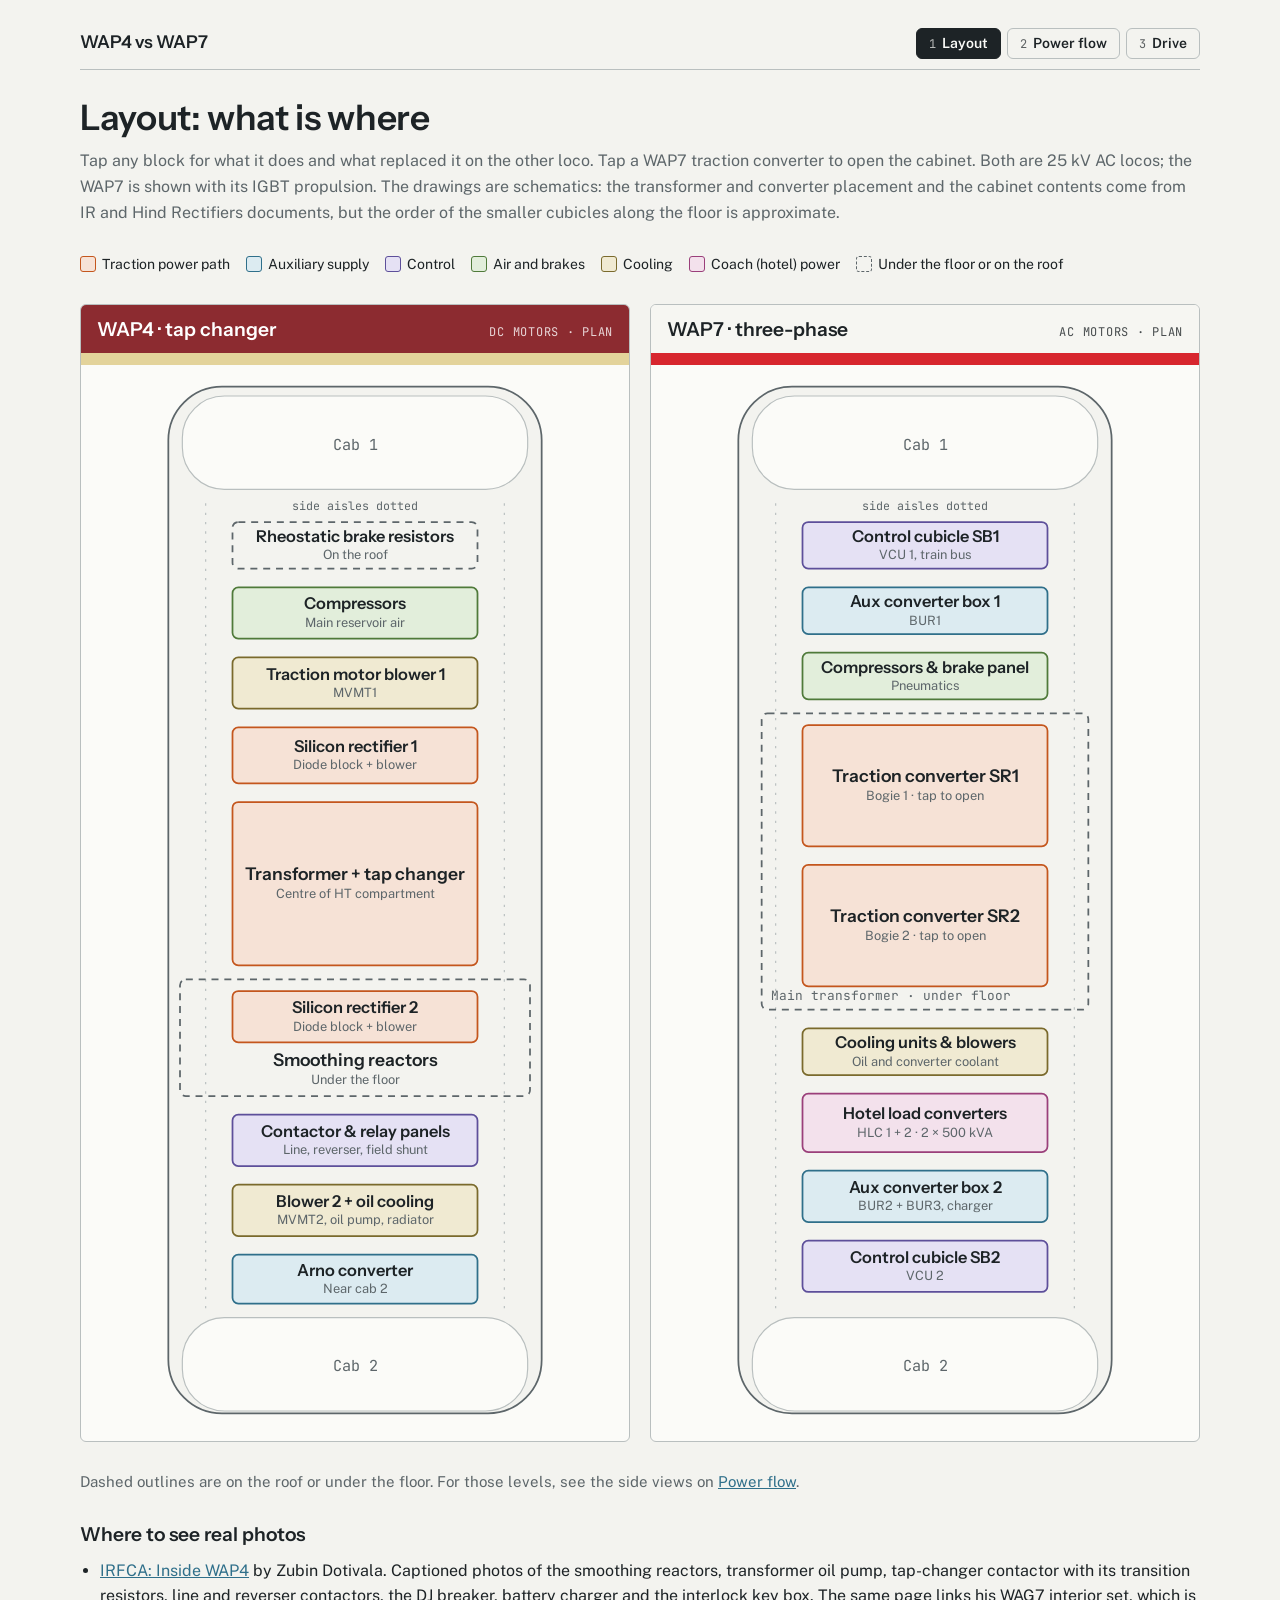
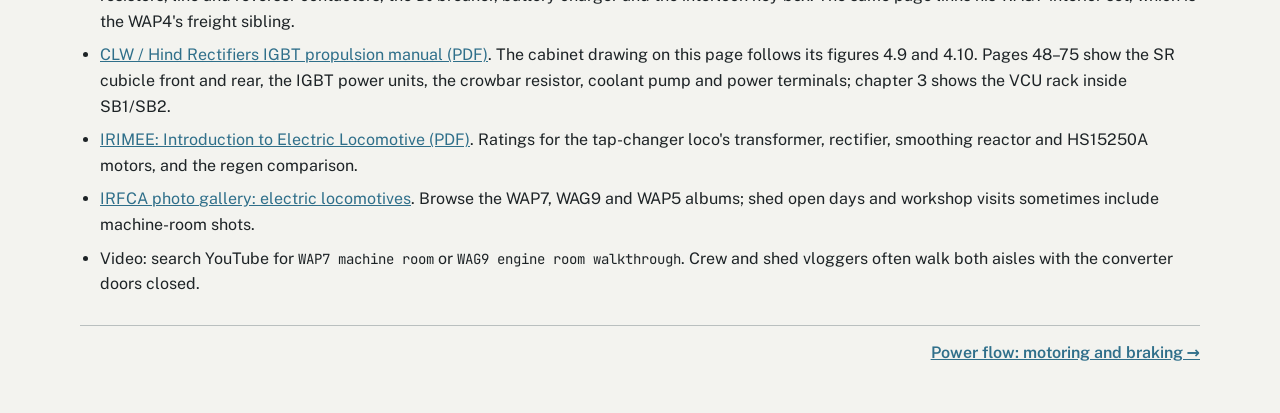
==== commit f8d08b74: "Tidy layout, side views and Drive intro; WAP4 livery colours Co-Authored-By: Claude Opus 5.5 <norepl" ====
--- a/index.html
+++ b/index.html
@@ -46,19 +46,8 @@
     </figure>
     <dialog class="panel pop" id="panel" aria-labelledby="ptitle"></dialog>
   </div>
+  <p class="cap">Dashed outlines are on the roof or under the floor. For those levels, see the side views on <a href="power.html">Power flow</a>.</p>
 
-  <section style="display:grid;gap:16px">
-    <h2>Side views: roof, body and under the floor</h2>
-    <p class="cap">The plan view hides two important levels. On the WAP7 the transformer hangs under the floor, directly below the two converters. On the WAP4 the transformer stands inside the body and the smoothing reactors hang underneath. Scroll sideways on a phone.</p>
-    <figure class="liv4">
-      <figcaption class="livhead"><h2>WAP4</h2></figcaption>
-      <div class="scroll"><svg class="side" id="s4" viewBox="0 0 900 290" role="img" aria-label="Side elevation of a WAP4 showing roof, body and underframe equipment"></svg></div>
-    </figure>
-    <figure class="liv7">
-      <figcaption class="livhead"><h2>WAP7</h2></figcaption>
-      <div class="scroll"><svg class="side" id="s7" viewBox="0 0 900 290" role="img" aria-label="Side elevation of a WAP7 showing roof, body and underframe equipment"></svg></div>
-    </figure>
-  </section>
 
   <section class="sources">
     <h2>Where to see real photos</h2>
@@ -184,8 +173,6 @@
 panel.addEventListener("close",()=>{for(const k in all)all[k].g.classList.remove("on")});
 drawPlan(document.getElementById("p4"),W4,"WAP4");
 drawPlan(document.getElementById("p7"),W7,"WAP7");
-side(document.getElementById("s4"),{...cfg4("s4"),flows:null});
-side(document.getElementById("s7"),{...cfg7("s7"),flows:null});
 </script>
 </body>
 </html>
--- a/style.css
+++ b/style.css
@@ -11,8 +11,8 @@
   --display:"Instrument Sans",system-ui,sans-serif;
   --body:"Public Sans",system-ui,sans-serif;
   --mono:"JetBrains Mono",ui-monospace,monospace;
-  /* Liveries: WAP4 red with a yellow band, WAP7 white with a red stripe. Same in both themes. */
-  --wap4-body:#9b1c1f; --wap4-band:#f0b92e; --wap4-ink:#fff;
+  /* Liveries: WAP4 maroon with a cream band, WAP7 white with a red stripe. Same in both themes. */
+  --wap4-body:#8c2b30; --wap4-band:#e3d39b; --wap4-ink:#fff;
   --wap7-body:#f6f6f2; --wap7-band:#d7262e; --wap7-ink:#1d2326;
 }
 @media (prefers-color-scheme:dark){:root:not([data-theme="light"]){
@@ -24,7 +24,7 @@
   --power:#ef8a55; --power-bg:#3d2417; --aux:#6fb6d4; --aux-bg:#16313c;
   --ctrl:#a99be6; --ctrl-bg:#2a2545; --air:#8fc174; --air-bg:#1f3218; --cool:#d1bd6d; --cool-bg:#352f16; --hotel:#e08cc4; --hotel-bg:#3a1e31; --grey-bg:#262c2f; color-scheme:dark}
 body{background:var(--bg);color:var(--ink);font:16px/1.6 var(--body);padding-inline:16px;padding-block:28px 48px}
-.wrap{max-width:1280px;margin:0 auto;display:grid;gap:28px}
+.wrap{max-width:1120px;margin:0 auto;display:grid;gap:28px}
 .site{display:flex;flex-wrap:wrap;align-items:baseline;justify-content:space-between;gap:8px 20px;padding-bottom:10px;border-bottom:1px solid var(--line)}
 .site .brand{font:600 1.1rem/1 var(--display);color:var(--ink);text-decoration:none}
 .tabs{display:flex;flex-wrap:wrap;gap:6px}
@@ -37,7 +37,7 @@
 @media (min-width:680px){.layoutgrid{grid-template-columns:repeat(2,minmax(0,1fr))}}
 h1{font:600 clamp(1.6rem,4vw,2.2rem)/1.15 var(--display);letter-spacing:-.01em;margin:0;text-wrap:balance}
 h2{font:600 1.2rem/1.25 var(--display);margin:0;text-wrap:balance}
-.lede{max-width:65ch;color:var(--muted);margin:10px 0 0}
+.lede{color:var(--muted);margin:10px 0 0}
 .note{font:12px/1.5 var(--mono);color:var(--muted);text-transform:uppercase;letter-spacing:.06em}
 .legend{display:flex;flex-wrap:wrap;gap:8px 16px;font-size:14px}
 .legend span{display:inline-flex;align-items:center;gap:6px}
@@ -61,7 +61,7 @@
 .panel{background:var(--paper);border:1px solid var(--line);border-radius:6px;padding:18px 20px;display:grid;gap:8px;container-type:inline-size;min-width:0}
 .panel .tag{font:12px var(--mono);text-transform:uppercase;letter-spacing:.06em}
 .panel h3{font:600 1.3rem/1.2 var(--display);margin:0}
-.panel p{margin:0;max-width:65ch}
+.panel p{margin:0}
 .panel .vs{color:var(--muted);font-size:15px}
 .cab{display:grid;grid-template-columns:minmax(0,380px) minmax(0,1fr);gap:20px;align-items:start;margin-top:10px;padding-top:14px;border-top:1px solid var(--line)}
 @container (max-width:640px){.cab{grid-template-columns:minmax(0,1fr)}}
@@ -77,14 +77,13 @@
 @media (prefers-reduced-motion:no-preference){.flow{animation:run 1.1s linear infinite}}
 @keyframes run{to{stroke-dashoffset:-32}}
 .chain{list-style:none;margin:0;padding:0;display:grid;gap:0}
-.chain li{display:grid;gap:2px;padding:10px 12px;border:1.5px solid var(--power);background:var(--power-bg);border-radius:5px}
-.chain li.off{border-color:var(--line);background:transparent;color:var(--muted)}
+.chain li{display:grid;gap:2px;padding:8px 12px;border:1px solid var(--line);border-left:3px solid var(--power);background:var(--paper);border-radius:4px}
 .chain li b{font-weight:600}
 .chain li span{font-size:14px;color:var(--muted)}
-.chain .arw{border:0;background:none;padding:2px 0;text-align:center;color:var(--power);font:700 18px/1 var(--mono)}
-.cap{font-size:15px;color:var(--muted);max-width:65ch;margin:0}
+.chain .arw{border:0;background:none;padding:3px 0;text-align:center;color:var(--muted);font:400 15px/1 var(--mono)}
+.cap{font-size:15px;color:var(--muted);margin:0}
 .sources{display:grid;gap:12px}
-.sources ul{margin:0;padding-left:20px;display:grid;gap:8px;max-width:75ch}
+.sources ul{margin:0;padding-left:20px;display:grid;gap:8px}
 a{color:var(--aux)}
 a:focus-visible{outline:2px solid var(--aux);outline-offset:2px}
 code{font:14px var(--mono)}
@@ -179,3 +178,5 @@
 .ctlrow .lbl{flex:1 1 12em}
 .warn:empty{display:none}
 .flow.hot{stroke:var(--hotel);stroke-width:2.5}
+.howto{margin:0;padding-left:20px;display:grid;gap:4px;font-size:15px;color:var(--muted)}
+.howto b{color:var(--ink)}
